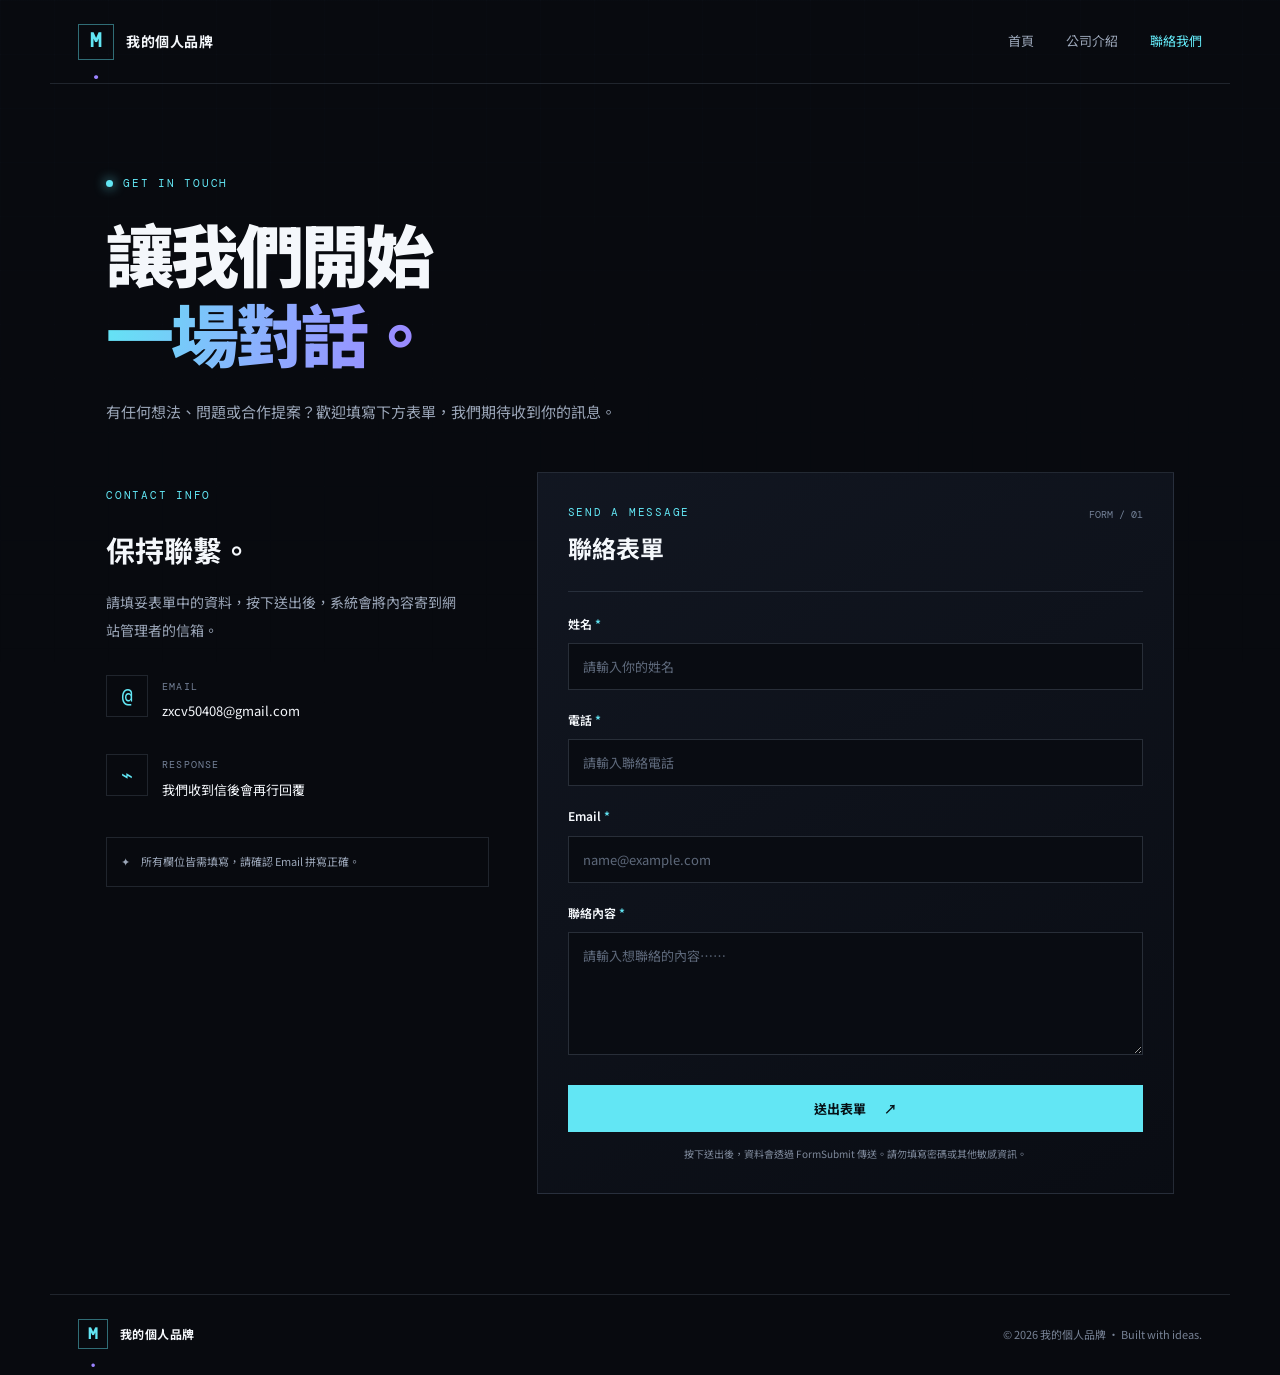
==== contact.html @ 0e56a58a "Add files via upload" ====
<!DOCTYPE html>
<html lang="zh-Hant">
<head>
  <meta charset="UTF-8">
  <meta name="viewport" content="width=device-width, initial-scale=1.0">
  <meta name="description" content="透過聯絡表單聯繫我的個人品牌。">
  <title>聯絡我們｜我的個人品牌</title>
  <link rel="stylesheet" href="style.css">
</head>
<body>
  <div class="grid-bg"></div>
  <header class="site-header">
    <a class="brand" href="index.html"><span class="brand-mark">M<span>.</span></span><span>我的個人品牌</span></a>
    <nav aria-label="主要導覽"><a href="index.html">首頁</a><a href="about.html">公司介紹</a><a class="active" href="contact.html">聯絡我們</a></nav>
  </header>
  <main>
    <section class="page-hero container contact-hero">
      <p class="eyebrow"><span class="status-dot"></span> GET IN TOUCH</p>
      <h1>讓我們開始<br><span class="gradient-text">一場對話。</span></h1>
      <p class="hero-copy">有任何想法、問題或合作提案？歡迎填寫下方表單，我們期待收到你的訊息。</p>
    </section>
    <section class="container contact-layout">
      <aside class="contact-aside">
        <p class="eyebrow">CONTACT INFO</p><h2>保持聯繫。</h2>
        <p>請填妥表單中的資料，按下送出後，系統會將內容寄到網站管理者的信箱。</p>
        <div class="contact-info"><span class="info-icon">@</span><div><small>EMAIL</small><p>zxcv50408@gmail.com</p></div></div>
        <div class="contact-info"><span class="info-icon">⌁</span><div><small>RESPONSE</small><p>我們收到信後會再行回覆</p></div></div>
        <div class="contact-note">✦　所有欄位皆需填寫，請確認 Email 拼寫正確。</div>
      </aside>
      <div class="form-card">
        <div class="form-card-head"><div><p class="eyebrow">SEND A MESSAGE</p><h2>聯絡表單</h2></div><span class="form-step">FORM / 01</span></div>
        <!-- FormSubmit 會將表單寄到指定信箱。首次使用須先到收件信箱完成啟用確認。 -->
        <form action="https://formsubmit.co/zxcv50408@gmail.com" method="POST">
          <input type="hidden" name="_subject" value="【我的個人品牌】收到新的聯絡表單">
          <input type="hidden" name="_template" value="table">
          <div class="form-field"><label for="name">姓名 <span>*</span></label><input id="name" name="姓名" type="text" placeholder="請輸入你的姓名" autocomplete="name" required></div>
          <div class="form-field"><label for="phone">電話 <span>*</span></label><input id="phone" name="電話" type="tel" placeholder="請輸入聯絡電話" autocomplete="tel" required></div>
          <div class="form-field"><label for="email">Email <span>*</span></label><input id="email" name="Email" type="email" placeholder="name@example.com" autocomplete="email" required></div>
          <div class="form-field"><label for="message">聯絡內容 <span>*</span></label><textarea id="message" name="聯絡內容" rows="5" placeholder="請輸入想聯絡的內容……" required></textarea></div>
          <button class="button button-primary submit-button" type="submit">送出表單 <span aria-hidden="true">↗</span></button>
          <p class="form-disclaimer">按下送出後，資料會透過 FormSubmit 傳送。請勿填寫密碼或其他敏感資訊。</p>
        </form>
      </div>
    </section>
  </main>
  <footer class="site-footer"><a class="brand" href="index.html"><span class="brand-mark">M<span>.</span></span><span>我的個人品牌</span></a><span>© 2026 我的個人品牌 · Built with ideas.</span></footer>
</body>
</html>
---- style.css ----
@import url('https://fonts.googleapis.com/css2?family=DM+Mono:wght@400;500&family=Noto+Sans+TC:wght@400;500;600;700;900&display=swap');
:root{--bg:#080a0f;--panel:#10141d;--panel2:#0d1118;--line:rgba(164,180,207,.16);--text:#f4f7fb;--muted:#9ba6b8;--cyan:#62e6f4;--violet:#9b83ff;--mono:'DM Mono',monospace;--sans:'Noto Sans TC',sans-serif}
*{box-sizing:border-box}html{scroll-behavior:smooth}body{margin:0;background:var(--bg);color:var(--text);font-family:var(--sans);line-height:1.7;overflow-x:hidden}a{color:inherit;text-decoration:none}.grid-bg{position:fixed;inset:0;pointer-events:none;z-index:-1;opacity:.32;background-image:linear-gradient(rgba(91,125,163,.075) 1px,transparent 1px),linear-gradient(90deg,rgba(91,125,163,.075) 1px,transparent 1px);background-size:54px 54px;mask-image:linear-gradient(to bottom,black,transparent 90%)}.site-header{height:84px;max-width:1180px;margin:auto;padding:0 28px;display:flex;align-items:center;justify-content:space-between;border-bottom:1px solid var(--line);position:relative;z-index:2}.brand{display:flex;align-items:center;gap:12px;font-size:14px;font-weight:700;letter-spacing:.04em}.brand-mark{width:36px;height:36px;display:grid;place-items:center;border:1px solid rgba(98,230,244,.45);color:var(--cyan);font-family:var(--mono);font-size:19px}.brand-mark span{color:var(--violet)}nav{display:flex;gap:32px}nav a{font-size:13px;color:var(--muted);transition:color .2s}nav a:hover,nav a.active{color:var(--cyan)}.container{max-width:1124px;margin:0 auto;padding-left:28px;padding-right:28px}.hero{padding-top:94px}.eyebrow{font-family:var(--mono);font-size:11px;letter-spacing:.16em;color:var(--cyan);margin:0 0 20px;display:flex;align-items:center;gap:10px}.status-dot{width:7px;height:7px;background:var(--cyan);border-radius:50%;box-shadow:0 0 12px var(--cyan);display:inline-block}h1,h2,h3,p{margin-top:0}.hero h1,.page-hero h1{font-size:clamp(44px,7vw,78px);line-height:1.18;letter-spacing:-.045em;margin:0;max-width:780px;font-weight:900}.gradient-text{background:linear-gradient(100deg,var(--cyan),#8eabff 52%,var(--violet));-webkit-background-clip:text;background-clip:text;color:transparent}.hero-copy{color:var(--muted);max-width:570px;font-size:15px;line-height:2;margin:24px 0 30px}.hero-actions{display:flex;gap:12px;flex-wrap:wrap}.button{display:inline-flex;align-items:center;justify-content:center;gap:18px;padding:13px 20px;font-family:var(--sans);font-size:13px;font-weight:700;border:1px solid transparent;cursor:pointer;transition:transform .2s,border-color .2s,background .2s}.button:hover{transform:translateY(-2px)}.button-primary{background:var(--cyan);color:#061015}.button-primary:hover{background:#a0f4fc}.button-secondary{border-color:var(--line);color:var(--text);background:rgba(255,255,255,.02)}.button-secondary:hover{border-color:var(--cyan)}.hero-visual{height:340px;max-width:920px;margin:40px auto 0;position:relative;display:grid;place-items:center;overflow:hidden;border:1px solid var(--line);background:radial-gradient(ellipse at center,rgba(75,110,180,.13),transparent 58%),rgba(10,14,22,.6)}.hero-visual:before,.hero-visual:after{content:"";position:absolute;background:var(--line)}.hero-visual:before{height:1px;width:100%;top:50%}.hero-visual:after{width:1px;height:100%;left:50%}.core{width:145px;height:145px;border-radius:50%;border:1px solid rgba(98,230,244,.55);display:flex;flex-direction:column;align-items:center;justify-content:center;gap:4px;background:radial-gradient(circle,rgba(98,230,244,.15),rgba(9,15,25,.8) 68%);box-shadow:0 0 60px rgba(98,230,244,.12),inset 0 0 35px rgba(98,230,244,.08);z-index:1}.core span{font:500 52px var(--mono);color:var(--cyan)}.core small{font:9px var(--mono);letter-spacing:.13em;color:var(--muted)}.orbit{position:absolute;border:1px solid rgba(155,131,255,.35);border-radius:50%;width:270px;height:270px;transform:rotate(-25deg)}.orbit-two{width:390px;height:170px;transform:rotate(38deg);border-color:rgba(98,230,244,.28)}.orb{position:absolute;width:7px;height:7px;border-radius:50%;background:var(--cyan);box-shadow:0 0 15px var(--cyan);z-index:1}.orb-one{top:26%;left:35%}.orb-two{bottom:25%;right:33%;background:var(--violet);box-shadow:0 0 15px var(--violet)}.visual-tag{position:absolute;font:10px var(--mono);letter-spacing:.12em;color:var(--muted)}.tag-left{left:24px;top:22px}.tag-right{right:24px;bottom:22px}.tiny-square{display:inline-block;width:6px;height:6px;background:var(--violet);margin-right:7px}.hero-foot{display:flex;justify-content:space-between;padding:15px 0 0;font:9px var(--mono);letter-spacing:.1em;color:#677386}.feature-section{padding-top:120px;padding-bottom:70px}.section-heading{margin-bottom:32px}.section-heading .eyebrow{margin-bottom:12px}.section-heading h2,.cta-panel h2{font-size:clamp(26px,4vw,38px);line-height:1.4;letter-spacing:-.03em;margin-bottom:0}.muted{color:var(--muted)}.feature-grid{display:grid;grid-template-columns:repeat(3,1fr);gap:16px}.feature-card{position:relative;border:1px solid var(--line);background:linear-gradient(145deg,rgba(19,25,37,.85),rgba(11,14,21,.85));padding:28px;min-height:220px}.feature-number{font:11px var(--mono);color:#677386;position:absolute;right:24px;top:22px}.feature-icon{font-size:25px;color:var(--cyan);margin-bottom:24px}.feature-card h3{font-size:17px;margin-bottom:10px}.feature-card p{font-size:13px;color:var(--muted);line-height:1.9;margin:0}.cta-panel{margin-top:55px;margin-bottom:100px;padding-top:35px;padding-bottom:35px;border-top:1px solid var(--line);border-bottom:1px solid var(--line);display:flex;align-items:center;justify-content:space-between;gap:24px}.cta-panel .eyebrow{margin-bottom:10px}.site-footer{max-width:1180px;margin:auto;border-top:1px solid var(--line);padding:24px 28px;display:flex;justify-content:space-between;align-items:center;gap:18px;color:#778295;font-size:11px}.site-footer .brand{color:var(--text);font-size:12px}.site-footer .brand-mark{width:30px;height:30px;font-size:16px}.page-hero{padding-top:90px;padding-bottom:75px}.page-hero h1{font-size:clamp(40px,6vw,68px)}.page-hero .hero-copy{margin-bottom:0}.about-layout{display:grid;grid-template-columns:240px 1fr;gap:35px;padding-top:40px;padding-bottom:85px;border-top:1px solid var(--line)}.big-index{font:clamp(60px,8vw,100px) var(--mono);line-height:1;color:rgba(98,230,244,.3);display:block;margin-bottom:22px}.about-label .eyebrow{color:var(--muted)}.about-content{max-width:700px}.about-content h2{font-size:27px;margin:0 0 22px}.about-content p{font-size:14px;line-height:2.1;color:var(--muted)}.values-section{padding-top:35px;padding-bottom:50px}.value-row{display:grid;grid-template-columns:180px 1fr 40px;gap:25px;align-items:center;padding:25px 0;border-top:1px solid var(--line)}.value-row>span:first-child{font:10px var(--mono);letter-spacing:.1em;color:var(--cyan)}.value-row h3{font-size:18px;margin:0 0 5px}.value-row p{font-size:13px;color:var(--muted);margin:0}.value-symbol{font-size:24px;color:var(--violet);text-align:right}.contact-hero{padding-bottom:45px}.contact-layout{display:grid;grid-template-columns:.75fr 1.25fr;gap:48px;padding-bottom:100px;align-items:start}.contact-aside{padding-top:14px}.contact-aside h2{font-size:29px;margin-bottom:14px}.contact-aside>p:not(.eyebrow){color:var(--muted);font-size:14px;line-height:2;max-width:360px}.contact-info{display:flex;align-items:center;gap:14px;margin-top:26px}.info-icon{width:42px;height:42px;display:grid;place-items:center;border:1px solid var(--line);color:var(--cyan);font:20px var(--mono)}.contact-info small{font:10px var(--mono);letter-spacing:.12em;color:#748197}.contact-info p{margin:3px 0 0;font-size:13px}.contact-note{margin-top:36px;padding:14px;border:1px solid var(--line);color:var(--muted);font-size:11px;line-height:1.8}.form-card{border:1px solid var(--line);background:linear-gradient(150deg,rgba(18,23,34,.97),rgba(10,13,20,.97));padding:30px}.form-card-head{display:flex;justify-content:space-between;align-items:start;padding-bottom:22px;margin-bottom:22px;border-bottom:1px solid var(--line)}.form-card-head .eyebrow{margin-bottom:6px}.form-card-head h2{font-size:24px;margin:0}.form-step{font:10px var(--mono);color:#738096;padding-top:5px}.form-field{margin-bottom:20px}.form-field label{display:block;font-size:12px;font-weight:600;margin-bottom:9px}.form-field label span{color:var(--cyan)}.form-field input,.form-field textarea{width:100%;border:1px solid rgba(164,180,207,.2);background:#090c12;color:var(--text);padding:13px 14px;border-radius:0;font:13px var(--sans);outline:none;transition:border-color .2s;resize:vertical}.form-field input::placeholder,.form-field textarea::placeholder{color:#5e697b}.form-field input:focus,.form-field textarea:focus{border-color:var(--cyan)}.submit-button{width:100%;margin-top:3px}.form-disclaimer{font-size:10px;color:#7e899b;line-height:1.8;margin:13px 0 0;text-align:center}
@media(max-width:720px){.site-header{height:auto;min-height:76px;padding:16px 20px;align-items:flex-start;gap:18px;flex-direction:column}.site-header nav{gap:22px;width:100%;flex-wrap:wrap}.container{padding-left:20px;padding-right:20px}.hero{padding-top:65px}.hero-visual{height:260px}.core{width:120px;height:120px}.core span{font-size:43px}.orbit{width:220px;height:220px}.orbit-two{width:300px;height:140px}.hero-foot{font-size:8px;gap:10px}.feature-section{padding-top:80px}.feature-grid{grid-template-columns:1fr}.feature-card{min-height:unset}.cta-panel{align-items:flex-start;flex-direction:column;margin-bottom:65px}.site-footer{padding:22px 20px;align-items:flex-start;flex-direction:column}.page-hero{padding-top:65px;padding-bottom:50px}.about-layout{grid-template-columns:1fr;gap:5px}.big-index{font-size:65px}.value-row{grid-template-columns:1fr 28px;gap:8px}.value-row>span:first-child{grid-column:1/-1}.value-row>div{grid-column:1}.value-symbol{grid-column:2;grid-row:2}.contact-layout{grid-template-columns:1fr;gap:30px;padding-bottom:65px}.form-card{padding:22px 18px}.contact-info p{overflow-wrap:anywhere}}
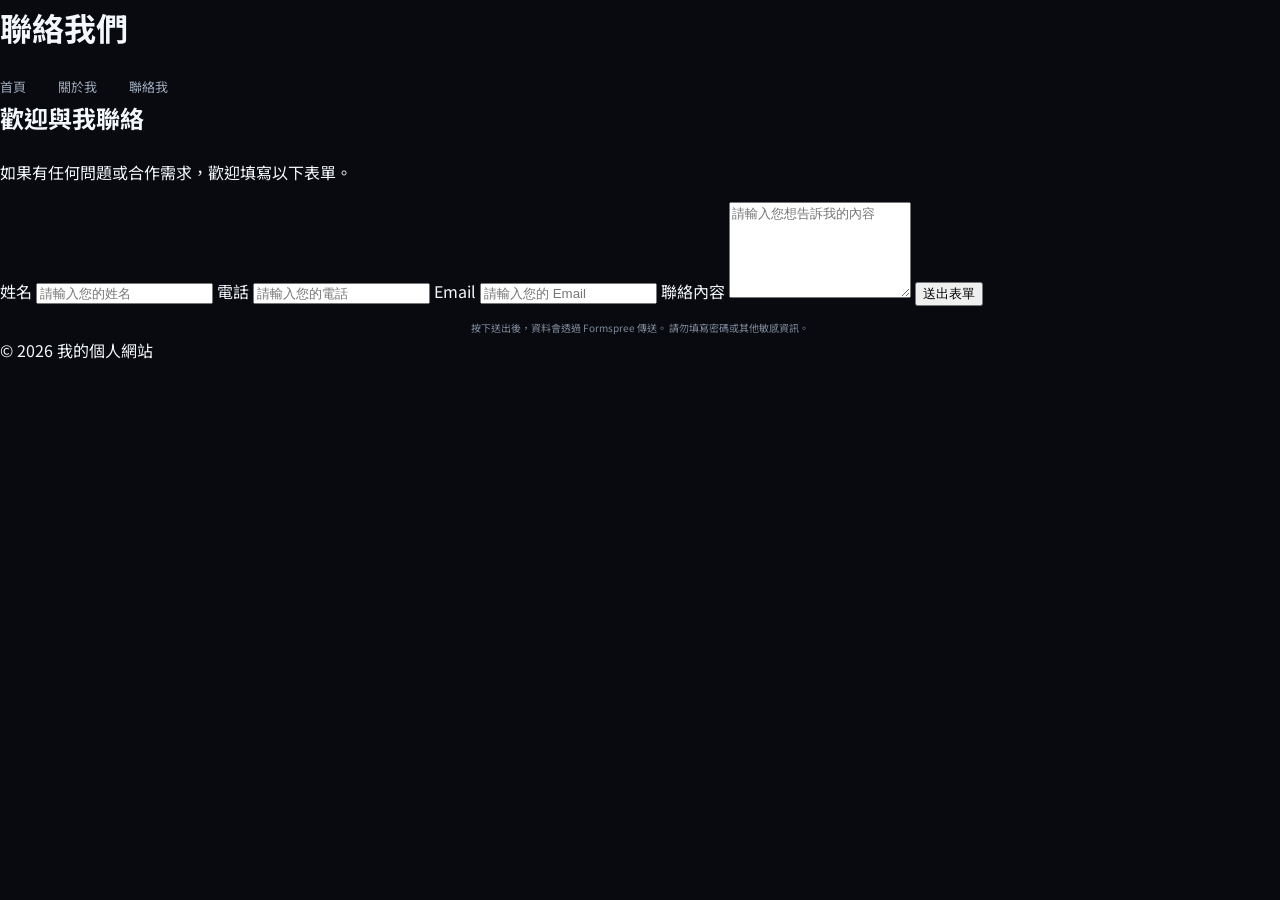
==== commit db1883b4: "Update contact.html" ====
--- a/contact.html
+++ b/contact.html
@@ -1,48 +1,82 @@
+
 <!DOCTYPE html>
 <html lang="zh-Hant">
 <head>
-  <meta charset="UTF-8">
-  <meta name="viewport" content="width=device-width, initial-scale=1.0">
-  <meta name="description" content="透過聯絡表單聯繫我的個人品牌。">
-  <title>聯絡我們｜我的個人品牌</title>
-  <link rel="stylesheet" href="style.css">
+    <meta charset="UTF-8">
+    <meta name="viewport" content="width=device-width, initial-scale=1.0">
+    <title>聯絡我們</title>
+    <link rel="stylesheet" href="style.css">
 </head>
+
 <body>
-  <div class="grid-bg"></div>
-  <header class="site-header">
-    <a class="brand" href="index.html"><span class="brand-mark">M<span>.</span></span><span>我的個人品牌</span></a>
-    <nav aria-label="主要導覽"><a href="index.html">首頁</a><a href="about.html">公司介紹</a><a class="active" href="contact.html">聯絡我們</a></nav>
-  </header>
-  <main>
-    <section class="page-hero container contact-hero">
-      <p class="eyebrow"><span class="status-dot"></span> GET IN TOUCH</p>
-      <h1>讓我們開始<br><span class="gradient-text">一場對話。</span></h1>
-      <p class="hero-copy">有任何想法、問題或合作提案？歡迎填寫下方表單，我們期待收到你的訊息。</p>
-    </section>
-    <section class="container contact-layout">
-      <aside class="contact-aside">
-        <p class="eyebrow">CONTACT INFO</p><h2>保持聯繫。</h2>
-        <p>請填妥表單中的資料，按下送出後，系統會將內容寄到網站管理者的信箱。</p>
-        <div class="contact-info"><span class="info-icon">@</span><div><small>EMAIL</small><p>zxcv50408@gmail.com</p></div></div>
-        <div class="contact-info"><span class="info-icon">⌁</span><div><small>RESPONSE</small><p>我們收到信後會再行回覆</p></div></div>
-        <div class="contact-note">✦　所有欄位皆需填寫，請確認 Email 拼寫正確。</div>
-      </aside>
-      <div class="form-card">
-        <div class="form-card-head"><div><p class="eyebrow">SEND A MESSAGE</p><h2>聯絡表單</h2></div><span class="form-step">FORM / 01</span></div>
-        <!-- FormSubmit 會將表單寄到指定信箱。首次使用須先到收件信箱完成啟用確認。 -->
-        <form action="https://formsubmit.co/zxcv50408@gmail.com" method="POST">
-          <input type="hidden" name="_subject" value="【我的個人品牌】收到新的聯絡表單">
-          <input type="hidden" name="_template" value="table">
-          <div class="form-field"><label for="name">姓名 <span>*</span></label><input id="name" name="姓名" type="text" placeholder="請輸入你的姓名" autocomplete="name" required></div>
-          <div class="form-field"><label for="phone">電話 <span>*</span></label><input id="phone" name="電話" type="tel" placeholder="請輸入聯絡電話" autocomplete="tel" required></div>
-          <div class="form-field"><label for="email">Email <span>*</span></label><input id="email" name="Email" type="email" placeholder="name@example.com" autocomplete="email" required></div>
-          <div class="form-field"><label for="message">聯絡內容 <span>*</span></label><textarea id="message" name="聯絡內容" rows="5" placeholder="請輸入想聯絡的內容……" required></textarea></div>
-          <button class="button button-primary submit-button" type="submit">送出表單 <span aria-hidden="true">↗</span></button>
-          <p class="form-disclaimer">按下送出後，資料會透過 FormSubmit 傳送。請勿填寫密碼或其他敏感資訊。</p>
-        </form>
-      </div>
-    </section>
-  </main>
-  <footer class="site-footer"><a class="brand" href="index.html"><span class="brand-mark">M<span>.</span></span><span>我的個人品牌</span></a><span>© 2026 我的個人品牌 · Built with ideas.</span></footer>
+
+    <header>
+        <h1>聯絡我們</h1>
+        <nav>
+            <a href="index.html">首頁</a>
+            <a href="about.html">關於我</a>
+            <a href="contact.html">聯絡我</a>
+        </nav>
+    </header>
+
+    <main>
+        <section class="contact-section">
+            <h2>歡迎與我聯絡</h2>
+            <p>如果有任何問題或合作需求，歡迎填寫以下表單。</p>
+
+            <!-- Formspree 聯絡表單 -->
+            <form action="https://formspree.io/f/xoeelppq" method="POST">
+
+                <label for="name">姓名</label>
+                <input
+                    type="text"
+                    id="name"
+                    name="姓名"
+                    placeholder="請輸入您的姓名"
+                    required
+                >
+
+                <label for="phone">電話</label>
+                <input
+                    type="tel"
+                    id="phone"
+                    name="電話"
+                    placeholder="請輸入您的電話"
+                    required
+                >
+
+                <label for="email">Email</label>
+                <input
+                    type="email"
+                    id="email"
+                    name="Email"
+                    placeholder="請輸入您的 Email"
+                    required
+                >
+
+                <label for="message">聯絡內容</label>
+                <textarea
+                    id="message"
+                    name="聯絡內容"
+                    rows="6"
+                    placeholder="請輸入您想告訴我的內容"
+                    required
+                ></textarea>
+
+                <button type="submit">送出表單</button>
+
+            </form>
+
+            <p class="form-disclaimer">
+                按下送出後，資料會透過 Formspree 傳送。
+                請勿填寫密碼或其他敏感資訊。
+            </p>
+        </section>
+    </main>
+
+    <footer>
+        <p>© 2026 我的個人網站</p>
+    </footer>
+
 </body>
 </html>
